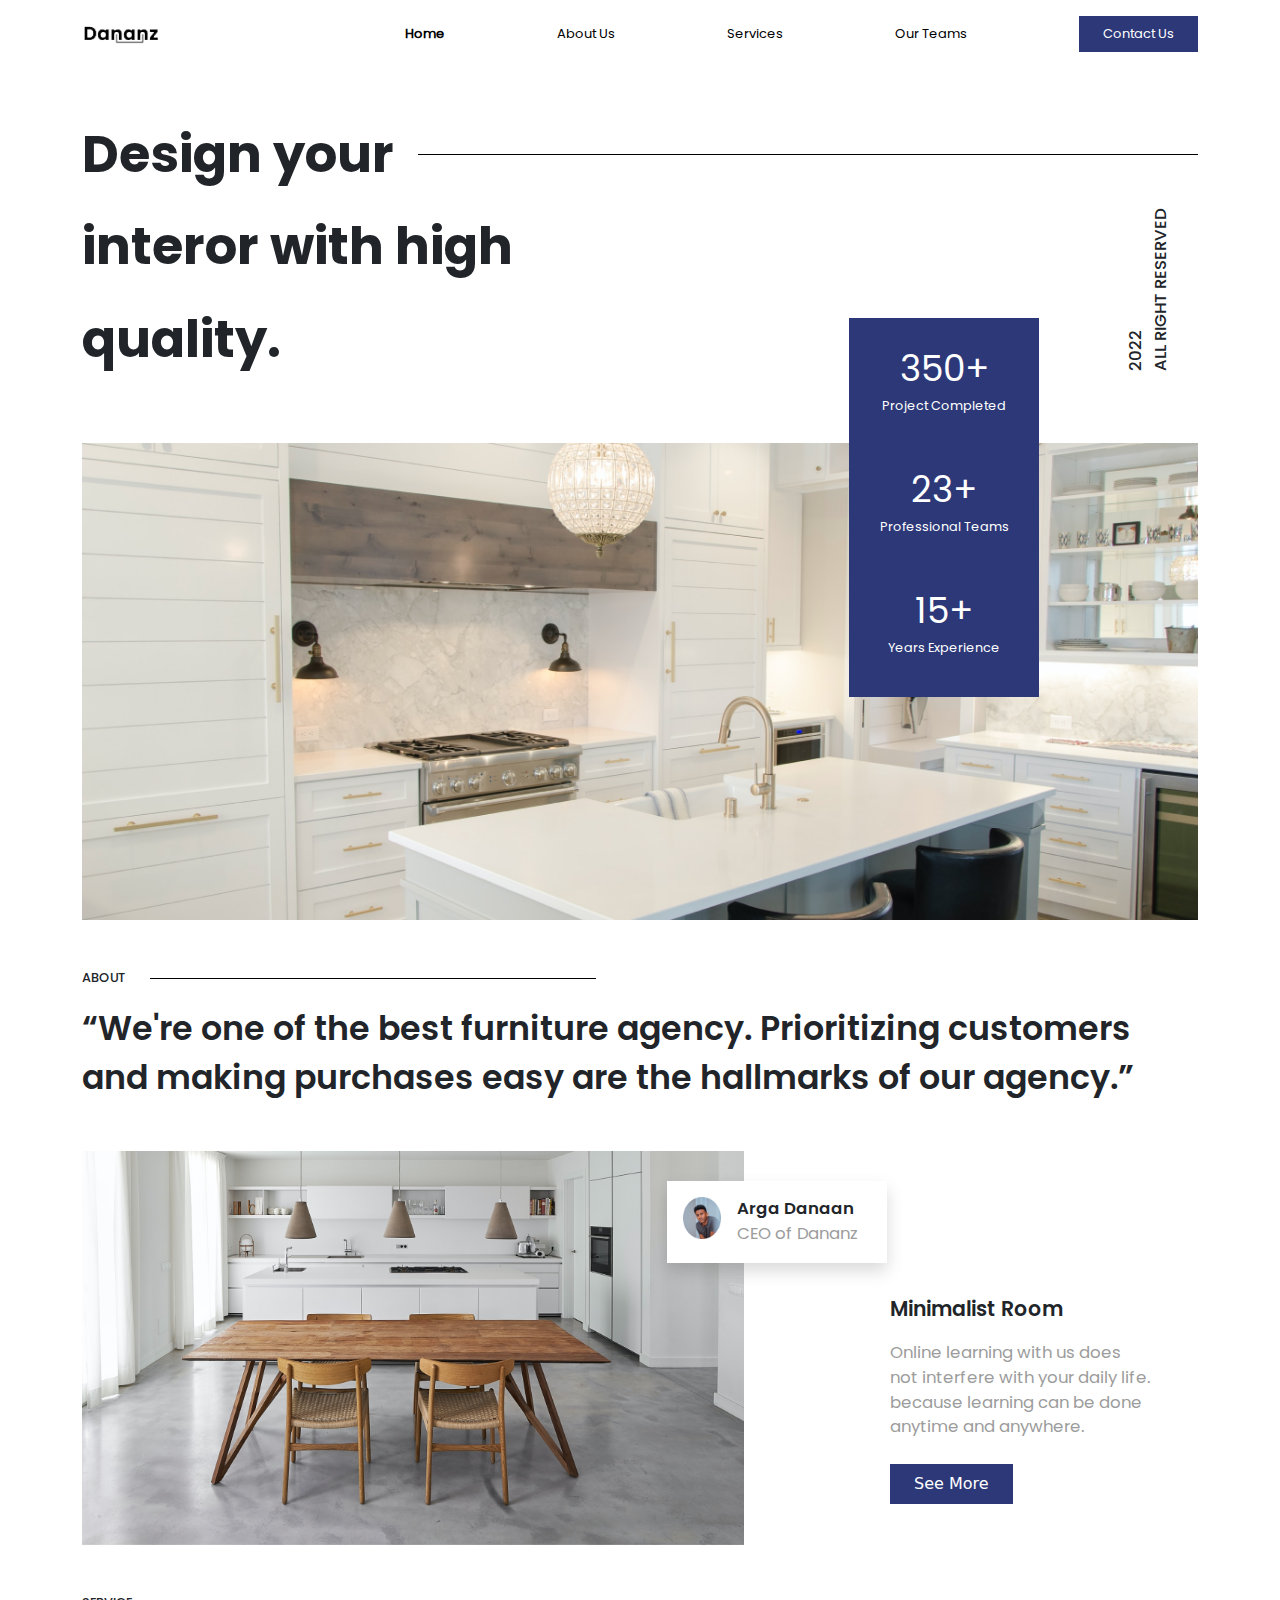
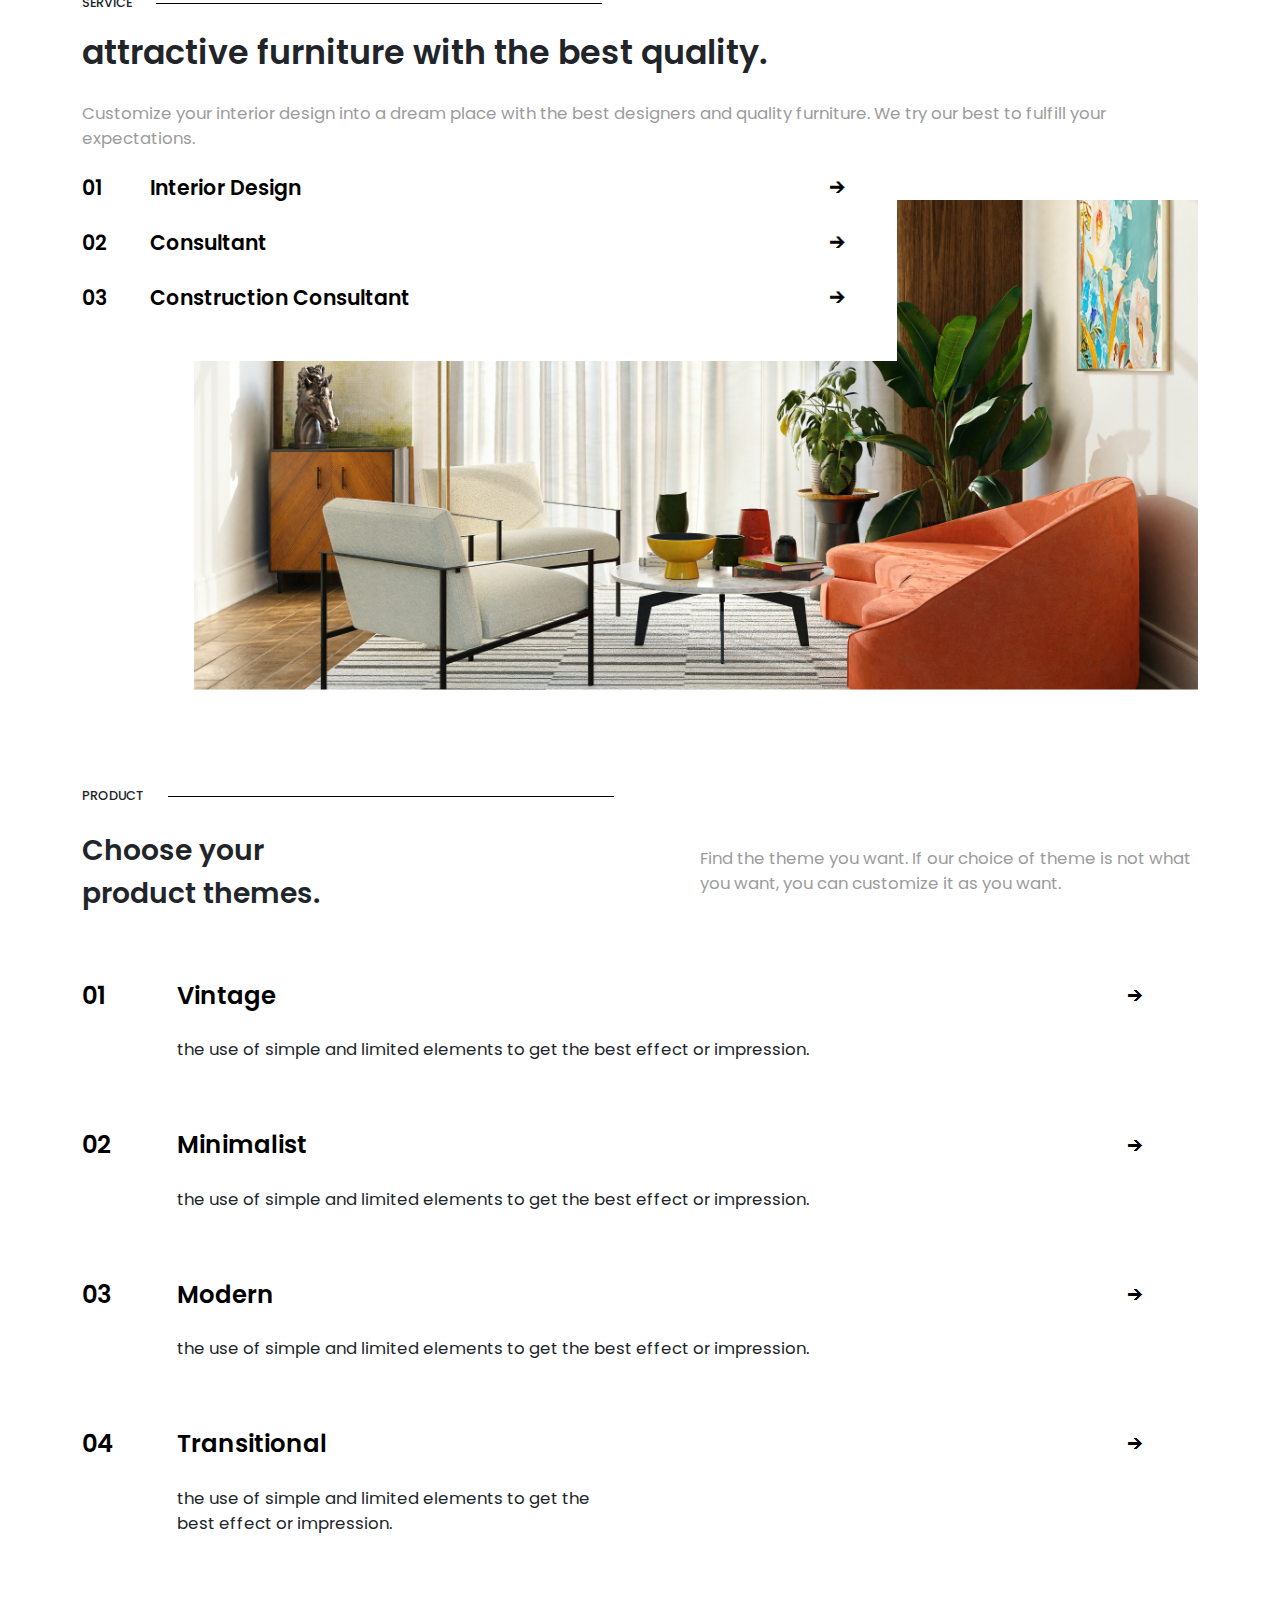
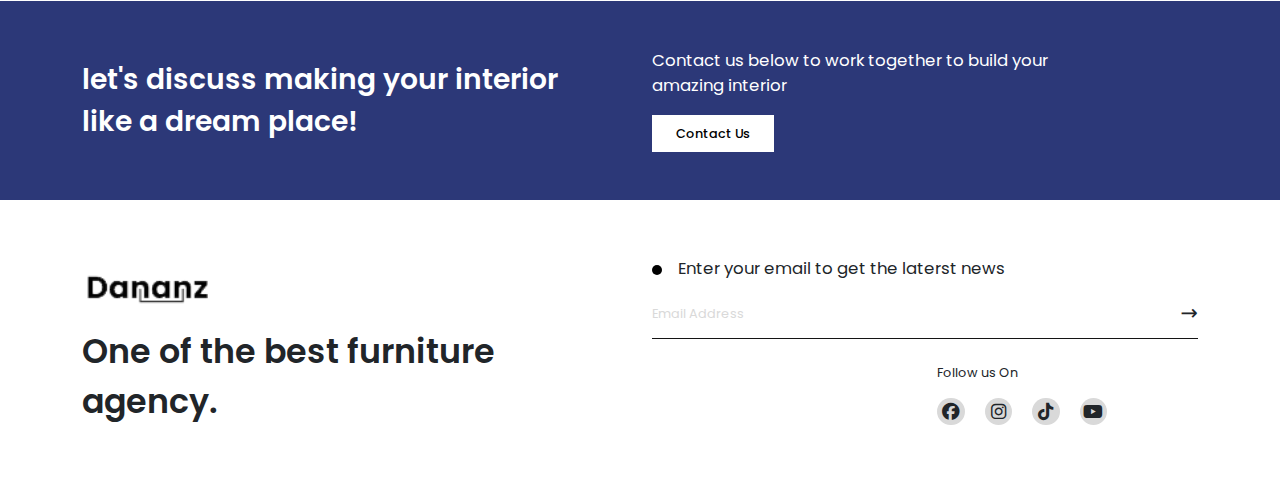
==== index.html @ 3fd5dcb7 "first commit" ====
<!DOCTYPE html>
<html lang="ru">
<head>
    <meta charset="UTF-8">
    <meta name="viewport" content="width=device-width, initial-scale=1.0">
    <title>Home</title>
    <link rel="stylesheet" href="https://cdn.jsdelivr.net/npm/bootstrap@5.3.3/dist/css/bootstrap.min.css">
    <link rel="stylesheet" href="css/home.css">
    <link rel="stylesheet" href="css/main.css">
    <link rel="stylesheet" href="https://cdnjs.cloudflare.com/ajax/libs/font-awesome/6.5.1/css/all.min.css"/>
    <link rel="icon" href="pictures/Лого.png"type="image/x-icon">
</head>
<body>
    <nav class="navbar navbar-expand-lg mb-lg-5 mb-sm-4">
        <div class="container">
          <img src="pictures/Лого.png" alt="" class="nav_img">
          <button class="burger navbar-toggler" type="button" data-bs-toggle="collapse" data-bs-target="#navbarSupportedContent" aria-controls="navbarSupportedContent" aria-expanded="false" aria-label="Toggle navigation">
            <span class="navbar-toggler-icon"></span>
          </button>
          <div class="collapse navbar-collapse" id="navbarSupportedContent">
            <ul class="navbar-nav ms-auto mb-2 mb-lg-0 me-sm-3 me-lg-0">
              <li class="nav-item align-self-lg-center align-self-end mx-lg-5">
                <a class="nav-link active main_text" aria-current="page" href="#">Home</a>
              </li>
              <li class="nav-item align-self-lg-center align-self-end mx-lg-5">
                <a class="nav-link active" href="z_about_us.html">About Us</a>
              </li>
              <li class="nav-item align-self-lg-center align-self-end mx-lg-5">
                <a class="nav-link active" href="z_services.html">Services</a>
              </li>
              <li class="nav-item align-self-lg-center align-self-end mx-lg-5">
                <a class="nav-link active" href="z_our_teams.html">Our Teams</a>
              </li>
              <li class="nav-item align-self-end">
                <a class="nav-link active pe-0" href="z_contact_us.html"><button class="btn btn-primary nav_btn px-4 py-2 ms-lg-5">Contact Us</button></a>
              </li>
            </ul>
          </div>
        </div>
    </nav>

    <div class="home">
        <div class="container">
            <div class="row mb-5">
                <div class="main_block_1 mb-3">
                    <p class = "home_text_1 m-0 me-4 text-nowrap">Design your</p>
                    <div class="line_2"></div>   
                </div>
                <div class="row">
                    <div class="col-12 d-flex flex-row">
                        <div class="big_text d-flex flex-column">
                            <p class = "home_text_1">interor with high</p>
                            <p class = "home_text_1">quality.</p>
                        </div>
                        <p class = "home_text_2 m-0 ms-auto mb-4">2022 <br>
                            ALL RIGHT RESERVED</p>
                    </div>
                </div>
            </div>
            <div class="row position-relative mb-4 mb-sm-5">
                <img src="pictures/home_header.png" alt="" class="img-fluid">
                <div class="home_block position-absolute p-4">
                    <p class="text-white text-center home_text_3 m-0">350+</p>
                    <p class="text-white text-center home_text_4 mb-4 mb-md-5">Project Completed</p>
                    <p class="text-white text-center home_text_3 m-0">23+</p>
                    <p class="text-white text-center home_text_4 mb-4 mb-md-5">Professional Teams</p>
                    <p class="text-white text-center home_text_3 m-0">15+</p>
                    <p class="text-white text-center home_text_4">Years Experience</p>
                </div>
            </div>
        </div>
    </div>

    <div class="about">   
        <div class="container">
            <div class="row">
                <div class="main_block_1 mb-3">
                    <span class = "text-uppercase main_text_1 me-4">about</span>
                    <div class="line"></div>   
                </div>
            </div>
            <div class="row">
                <p class = "about_text_1 mb-4 mb-md-5">“We're one of the best furniture agency. Prioritizing customers and making purchases easy are the hallmarks of our agency.”</p>
            </div>
            <div class="row mb-5">
                <div class="col-xl-8 col-12 col_portfolio">
                    <img src="pictures/home_about.png" alt="" class="portfolio_img_1">
                    <div class="portfolio_block d-flex flex-row bg-white shadow p-3">
                        <img src="pictures/men.png" alt="" class="portfolio_img_2 me-3">
                        <div class="portfolio_block_text">
                            <p class="portfolio_block_text_1 m-0 text-nowrap">Arga Danaan</p>
                            <p class="portfolio_block_text_2 m-0 text-nowrap">CEO of Dananz</p>
                        </div>
                    </div>
                </div>
                <div class="col-xl-3 col-12 col_portfolio_2 ms-0 ms-xl-5">
                    <p class = "portfolio_text_3">Minimalist Room</p>
                    <p class = "portfolio_text_4 mb-4">Online learning with us does not interfere with your daily life. because learning can be done anytime and anywhere.</p>
                    <button class="btn btn-primary btn_portfolio px-4 py-2">See More</button>
                </div>
            </div>
        </div>
    </div>

    <div class="ser">   
        <div class="container">
            <div class="row">
                <div class="main_block_1 mb-3">
                    <span class = "text-uppercase main_text_1 me-4">service</span>
                    <div class="line"></div>   
                </div>
            </div>
            <div class="row">
                <p class = "ser_text_1 mb-4">attractive furniture with the best quality.</p>
                <p class = "ser_text_2 mb-4 mb-sm-5">Customize your interior design into a dream place with the best designers and quality furniture. We try our best to fulfill your expectations.</p>
            </div>
            <div class="row mb-sm-5 col_home_service">
                <div class="img_home_end">
                    <img src="pictures/home_service.png" alt="" class="home_service_img">
                </div>
                <div class="home_service_block bg-white pb-5 pe-4 mt-4 mt-sm-5">
                    <a href="z_services.html" class="text-decoration-none text-black">
                        <div class="row mb-4">
                            <div class="col-1 align-self-center">
                                <span class = "home_service_text_3">01</span>
                            </div>
                            <div class="col-10 align-self-center">
                                <span class = "home_service_text_3">Interior Design</span>
                            </div>
                            <div class="col-1 align-self-center">
                                <span class = "home_service_text_4">🡪</span>
                            </div>
                        </div>
                    </a>

                    <a href="z_services.html" class="text-decoration-none text-black">
                        <div class="row mb-4">
                            <div class="col-1 align-self-center">
                                <span class = "home_service_text_3">02</span>
                            </div>
                            <div class="col-10 align-self-center">
                                <span class = "home_service_text_3">Consultant</span>
                            </div>
                            <div class="col-1 align-self-center">
                                <span class = "home_service_text_4">🡪</span>
                            </div>
                        </div>
                    </a>

                    <a href="z_services.html" class="text-decoration-none text-black">
                        <div class="row">
                            <div class="col-1 align-self-center">
                                <span class = "home_service_text_3">03</span>
                            </div>
                            <div class="col-10 align-self-center">
                                <span class = "home_service_text_3">Construction Consultant</span>
                            </div>
                            <div class="col-1 align-self-center">
                                <span class = "home_service_text_4">🡪</span>
                            </div>
                        </div>
                    </a>
                </div>
            </div>
        </div>
    </div>

    <div class="product mb-5">
        <div class="container">
            <div class="row">
                <div class="main_block_1 mb-4 mt-0 mt-md-5">
                    <span class = "text-uppercase main_text_1 me-4">product</span>
                    <div class="line"></div>   
                </div>
            </div>

            <div class="row mb-5">
                <div class="col-6 align-self-center">
                    <p class = "product_text_1">Choose your <br> product themes.</p>
                </div>
                <div class="col-6 align-self-center">
                    <p class = "product_text_2 ms-5">Find the theme you want. If our choice of theme is not what you want, you can customize it as you want.</p>
                </div>
            </div>

            <a href="z_portfolio.html" class="text-decoration-none text-black">
                <div class="row mb-4">
                    <div class="col-1 align-self-center">
                        <span class = "product_text_3">01</span>
                    </div>
                    <div class="col-10 align-self-center">
                        <span class = "product_text_3">Vintage</span>
                    </div>
                    <div class="col-1 align-self-center">
                        <span class = "product_text_4">🡪</span>
                    </div>
                </div>
            </a>
            <div class="row mb-lg-5 mb-4">
                <div class="col-1">

                </div>
                <div class="col-10">
                    <p class = "product_text_5">the use of simple and limited elements to get the best effect or impression.</p>
                </div>
            </div>

            <a href="z_portfolio.html" class="text-decoration-none text-black">
                <div class="row mb-4">
                    <div class="col-1 align-self-center">
                        <span class = "product_text_3">02</span>
                    </div>
                    <div class="col-10 align-self-center">
                        <span class = "product_text_3">Minimalist</span>
                    </div>
                    <div class="col-1 align-self-center">
                        <span class = "product_text_4">🡪</span>
                    </div>
                </div>
            </a>
            <div class="row mb-lg-5 mb-4">
                <div class="col-1">

                </div>
                <div class="col-10">
                    <p class = "product_text_5">the use of simple and limited elements to get the best effect or impression.</p>
                </div>
            </div>

            <a href="z_portfolio.html" class="text-decoration-none text-black">
                <div class="row mb-4">
                    <div class="col-1 align-self-center">
                        <span class = "product_text_3">03</span>
                    </div>
                    <div class="col-10 align-self-center">
                        <span class = "product_text_3">Modern</span>
                    </div>
                    <div class="col-1 align-self-center">
                        <span class = "product_text_4">🡪</span>
                    </div>
                </div>
            </a>
            <div class="row mb-lg-5 mb-4">
                <div class="col-1">

                </div>
                <div class="col-10">
                    <p class = "product_text_5">the use of simple and limited elements to get the best effect or impression.</p>
                </div>
            </div>

            <a href="z_portfolio.html" class="text-decoration-none text-black">
                <div class="row mb-4">
                    <div class="col-1 align-self-center">
                        <span class = "product_text_3">04</span>
                    </div>
                    <div class="col-10 align-self-center">
                        <span class = "product_text_3">Transitional</span>
                    </div>
                    <div class="col-1 align-self-center">
                        <span class = "product_text_4">🡪</span>
                    </div>
                </div>
            </a>
            <div class="row">
                <div class="col-1">

                </div>
                <div class="col-10">
                    <p class = "product_text_5">the use of simple and limited elements to get the <br> best effect or impression.</p>
                </div>
            </div>
        </div>
    </div>

    <div class="contact_us mb-5">
        <div class="container">
            <div class="row mt-md-5 py-lg-5 py-sm-4">
                <div class="col-6 align-self-center">
                    <span class = "text-white contact_us_text_1">let's discuss making your interior <br> like a dream place!</apsn>
                </div>
                <div class="col-6 align-self-center">
                    <p class = "text-white contact_us_text_2 mt-4 mt-sm-0">Contact us below to work together to build your <br> amazing interior</p>
                    <button class="btn btn-primary btn_contact_us btn-sm px-4 py-2 mb-4 mb-sm-0"><a href="z_contact_us.html">Contact Us</a></button>
                </div>
            </div>
        </div>
    </div>

    <div class="contacts mb-5">
        <div class="container">
            <div class="row">
                <div class="col-6">
                    <img src="pictures/Лого.png" class = "contacts_img_1" alt="">
                    <p class = "contacts_text_1">One of the best furniture <br> agency.</p>
                </div>
                <div class="col-6 align-self-center">
                    <div class="contacts_block_2">
                        <p class = "contacts_text_2 align-self-center"></p>
                        <p class = "contacts_text_3 ms-3">Enter  your email to get the laterst news</p>
                    </div>
                    <div class="contacts_block_3 mb-4">
                        <span class = "contacts_text_4 align-self-center mb-2">Email Address</span>
                        <span class = "arrow ms-auto mb-2">&#8594;</span>
                    </div>
                    <div class="row">
                        <div class="col-6">
                            
                        </div>
                        <div class="col-6">
                            <p class = "contacts_text_5">Follow us On</p>
                            <div class="row">
                                <div class="col-2 pe-4">
                                    <div class="icon_circle mb-2">
                                        <i class='fab fa-facebook'></i>
                                    </div>
                                </div>
                                <div class="col-2 pe-4">
                                    <div class="icon_circle">
                                        <i class='fab fa-instagram'></i>
                                    </div>
                                </div>
                                <div class="col-2 pe-4">
                                    <div class="icon_circle">
                                        <i class='fab fa-tiktok'></i>
                                    </div>
                                </div>
                                <div class="col-2">
                                    <div class="icon_circle">
                                        <i class='fab fa-youtube'></i>
                                    </div>
                                </div>
                            </div>
                        </div>
                    </div>
                </div>
            </div>
        </div>
    </div>

    <script src="https://cdn.jsdelivr.net/npm/bootstrap@5.3.3/dist/js/bootstrap.bundle.min.js"></script>
</body>
</html>
---- css/home.css ----
.home_text_1{
    font-family: Poppins Bold;
    font-size: clamp(33px, 4vw, 72px);
}

.home_text_2{
    writing-mode: vertical-rl;
    transform: scale(-1, -1);
    font-family: Poppins Medium;
    font-size: clamp(12.5px, 1.3vw, 18px);
}

@media(max-width: 992px){
    .home_block{
        background-color: #2C3878;
        width: 150px;
        top: -125px;
        right: 20%;
    }
}

@media(min-width: 992px){
    .home_block{
        background-color: #2C3878;
        width: 190px;
        top: -125px;
        right: 15%;
    }
}

@media(max-width: 576px){
    .home_block{
        background-color: #2C3878;
        width: 125px;
        top: -125px;
        right: 22.5%;
    }
}

@media(max-width: 450px){
    .home_block{
        background-color: #2C3878;
        width: 100px;
        top: -125px;
        right: 26.5%;
    }
}

.home_text_3{
    font-family: Poppins Regular;
    font-size: clamp(15px, 2.8vw, 52px);
}

.home_text_4{
    font-family: Poppins Regular;
    font-size: clamp(7.5px, 1vw, 16px);
}









.about_text_1{
    font-family: Poppins Semibold;
    font-size: clamp(22.5px, 2.6vw, 36px);
}









.col_portfolio{
    position: relative;
}

.portfolio_img_1{
    width: 90%;
}

.portfolio_img_2{
    width: 20%;
    height: 100%;
}

.portfolio_block_text_1{
    font-family: Poppins Semibold;
    font-size: clamp(10px, 1.3vw, 18px);
}

.portfolio_block_text_2{
    font-family: Poppins Regular;
    font-size: clamp(10px, 1.3vw, 18px);
    color: #9C9C9C;
}

@media(max-width: 1200px){
    .col_portfolio_2{
        margin-top: 3%;
    }

    .portfolio_block{
        position: absolute;
        top: 30px;
        right: 5%;
    }
}

@media(min-width:1200px){
    .col_portfolio_2{
        margin-top: 12.5%;
    }

    .portfolio_block{
        position: absolute;
        top: 30px;
        right: -7.5%;
    }
}

.portfolio_text_3{
    font-family: Poppins Semibold;
    font-size: clamp(17.5px, 1.6vw, 24px);
}

.portfolio_text_4{
    font-family: Poppins Regular;
    font-size: clamp(15px, 1.3vw, 18px);
    color: #9C9C9C;
}

.btn_portfolio.btn-primary, .btn_portfolio.btn-primary:hover, .btn_portfolio.btn-primary:active, .btn_portfolio.btn-primary:visited {
    background-color: #2C3878 !important;
    color: white;
    border: none;
    border-radius: 0;
}











.ser_text_1{
    font-family: Poppins Semibold;
    font-size: clamp(22.5px, 2.6vw, 36px);
}

.ser_text_2{
    font-family: Poppins Regular;
    color: #9C9C9C;
    font-size: clamp(15px, 1.3vw, 18px);
}

.col_home_service{
    position: relative;
}

.home_service_img{
    width: 90%;
}

.home_service_text_3{
    font-family: Poppins Semibold;
    font-size: clamp(15px, 1.6vw, 24px);
}

.home_service_text_4{
    font-family: Poppins Regular;
    font-size: clamp(14px, 1.3vw, 18px);
}

@media(max-width: 576px){
    .home_service_block{
        position: relative;
        width: 100%;
        top: 0;
    }

    .img_home_end{
        display: flex;
        justify-content: start;
    }
}

@media(min-width: 576px){
    .home_service_block{
        position: absolute;
        width: 72.5%;
        top: -75px;
    }

    .img_home_end{
        display: flex;
        justify-content: end;
    }
}
---- css/main.css ----
@font-face{
    font-family: 'Poppins Regular';
    src: url('../fonts/Poppins-Regular.ttf');
}

@font-face{
    font-family: 'Poppins Semibold';
    src: url('../fonts/Poppins-SemiBold.ttf');
}

@font-face{
    font-family: 'Poppins Medium';
    src: url('../fonts/Poppins-Medium.ttf');
}

@font-face{
    font-family: 'Poppins Bold';
    src: url('../fonts/Poppins-Bold.ttf');
}









.nav_img{
    width: 100px;
    margin-left: -1%;
}

.burger{
    border: none;
}

.navbar-toggler:focus,
.navbar-toggler:active,
.navbar-toggler-icon:focus {
    outline: none;
    box-shadow: none;
}

.nav-link{
    font-family: Poppins Regular;
    font-size: clamp(13px, 1vw, 16px);
}

.nav_btn{
    font-size: clamp(13px, 1vw, 16px);
}

.nav_btn.btn-primary, .nav_btn.btn-primary:hover, .nav_btn.btn-primary:active, .nav_btn.btn-primary:visited {
    background-color: #2C3878 !important;
    border: none;
    border-radius: 0;
}









.main_text{
    font-weight: 700;
}

.main_block_1{
    display: flex;
    flex-direction: row;
}

.main_text_1{
    font-family: Poppins Medium;
    font-size: clamp(10px, 1vw, 16px);
    align-self: center;
}

.line{
    width: 40%;
    height: 0.5px;
    background-color: black;
    align-self: center;
}

.line_2{
    width: 70%;
    height: 0.5px;
    background-color: black;
    align-self: center;
}









.service_text_1{
    font-family: Poppins Semibold;
    font-size: clamp(22.5px, 2.6vw, 36px);
}

.service_text_2{
    font-family: Poppins Regular;
    color: #9C9C9C;
    font-size: clamp(15px, 1.3vw, 18px);
}

.service_block{
    display: flex;
    flex-direction: column;
    width:350px; /*Ставим любое большое значение, т.к. даже если будет 1000px, у нас ограничение в размерах основного дива*/
}

.service_block_text_1{
    width: 100px; 
    height: 100px;
    background: #D9D9D9;
    border-radius: 50%;
}

.service_block_text_2{
    font-family: Poppins Semibold;
    font-size: clamp(17.5px, 1.6vw, 24px);
}

.service_block_text_3{
    font-family: Poppins Regular;
    color: #9C9C9C;
    font-size: clamp(15px, 1.3vw, 18px);
}









.product_text_1{
    font-family: Poppins Semibold;
    font-size: clamp(18px, 2.2vw, 36px);
}

.product_text_2{
    font-family: Poppins Regular;
    font-size: clamp(14px, 1.3vw, 18px);
    color: #9C9C9C;
}

.col_product{
    display: flex;
    flex-direction: row;
}

.product_text_3{
    font-family: Poppins Semibold;
    font-size: clamp(16px, 1.9vw, 32px);
}

.product_text_5{
    font-family: Poppins Regular;
    font-size: clamp(14px, 1.3vw, 18px);
}









.contact_us{
    background-color: #2C3878;
}

.contact_us_text_1{
    font-family: Poppins Semibold;
    font-size: clamp(18px, 2.2vw, 36px);
}

.contact_us_text_2{
    font-family: Poppins Regular;
    font-size: clamp(13px, 1.3vw, 18px);
}

.btn_contact_us.btn-primary, .btn_contact_us.btn-primary:hover, .btn_contact_us.btn-primary:active, .btn_contact_us.btn-primary:visited {
    background-color: white !important;
    color: black;
    border: none;
    border-radius: 0;
}

.btn_contact_us a{
    font-family: Poppins Medium;
    font-size: clamp(12px, 1vw, 16px);
    color: black;
    text-decoration: none;
}









.contacts_img_1{
    width: 30%;
    margin-left: -3%;
}

.contacts_text_1{
    font-family: Poppins Semibold;
    font-size: clamp(22.5px, 2.6vw, 36px);
}

.contacts_block_2{
    display: flex;
    flex-direction: row;
}

.contacts_text_2{
    background: black;
    border-radius: 50%;
}

@media(min-width:375px){
    .contacts_text_2{
        width: 10px;
        height: 7px;
    }
}

@media(min-width:576px){
    .contacts_text_2{
        width: 10px;
        height: 8px;
    }
}

@media(min-width:768px){
    .contacts_text_2{
        width: 10px;
        height: 10px;
    }
}

.contacts_text_3{
    font-family: Poppins Regular;
    font-size: clamp(15px, 1.3vw, 18px);
}

.contacts_block_3{
    display: flex;
    flex-direction: row;
    border-bottom: 1px solid #141414;
}

.contacts_text_4{
    font-family: Poppins Regular;
    font-size: clamp(10px, 1vw, 16px);
    color: #D9D9D9;
}

.arrow{
    content: "\2192";
    font-size: 130%;
}

.contacts_text_5{
    font-family: Poppins Regular;
    font-size: clamp(10px, 1vw, 16px);
}

.icon_circle{
    background-color: #D9D9D9;
    border-radius: 50%;
    width: 27.5px;
    height: 27.5px;
    display: flex;
    justify-content: center;
    align-items: center;
}

.icon_circle i{
    font-size: clamp(17.5px, 1.25vw, 30px);
}
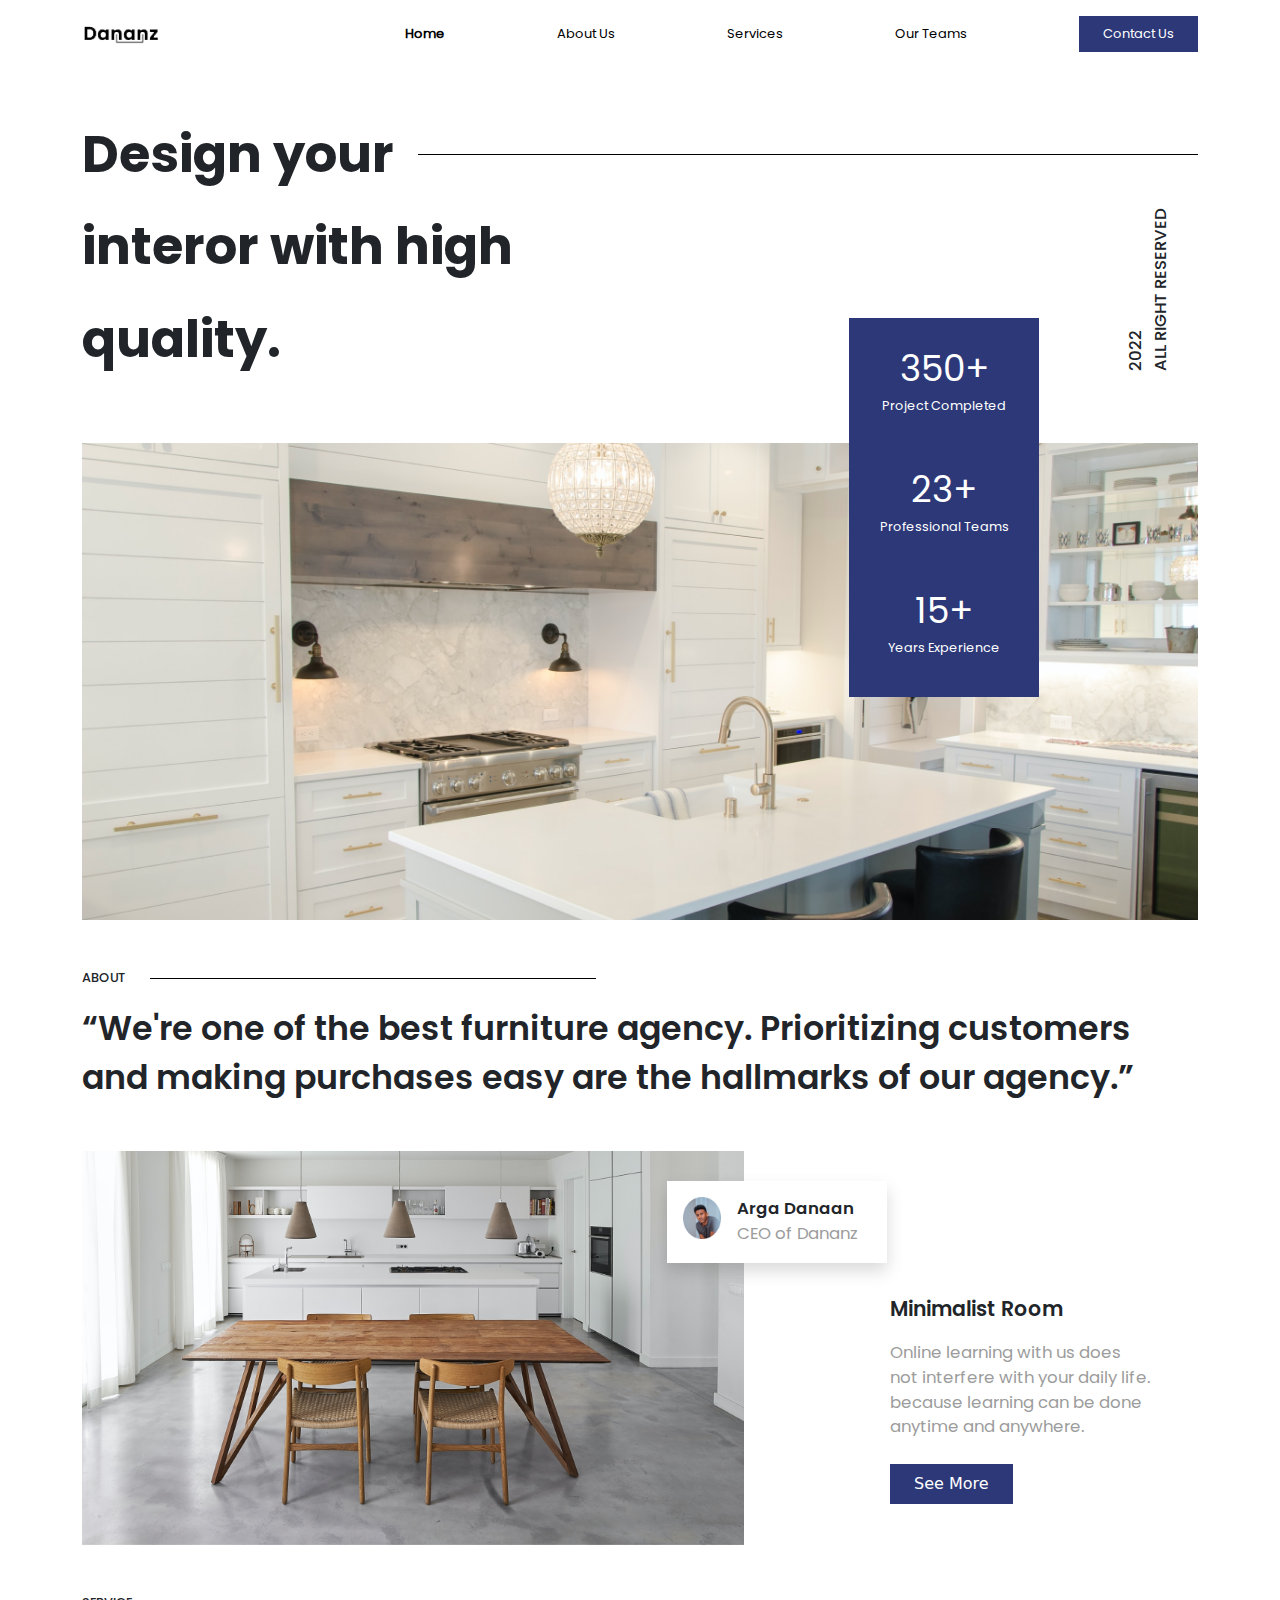
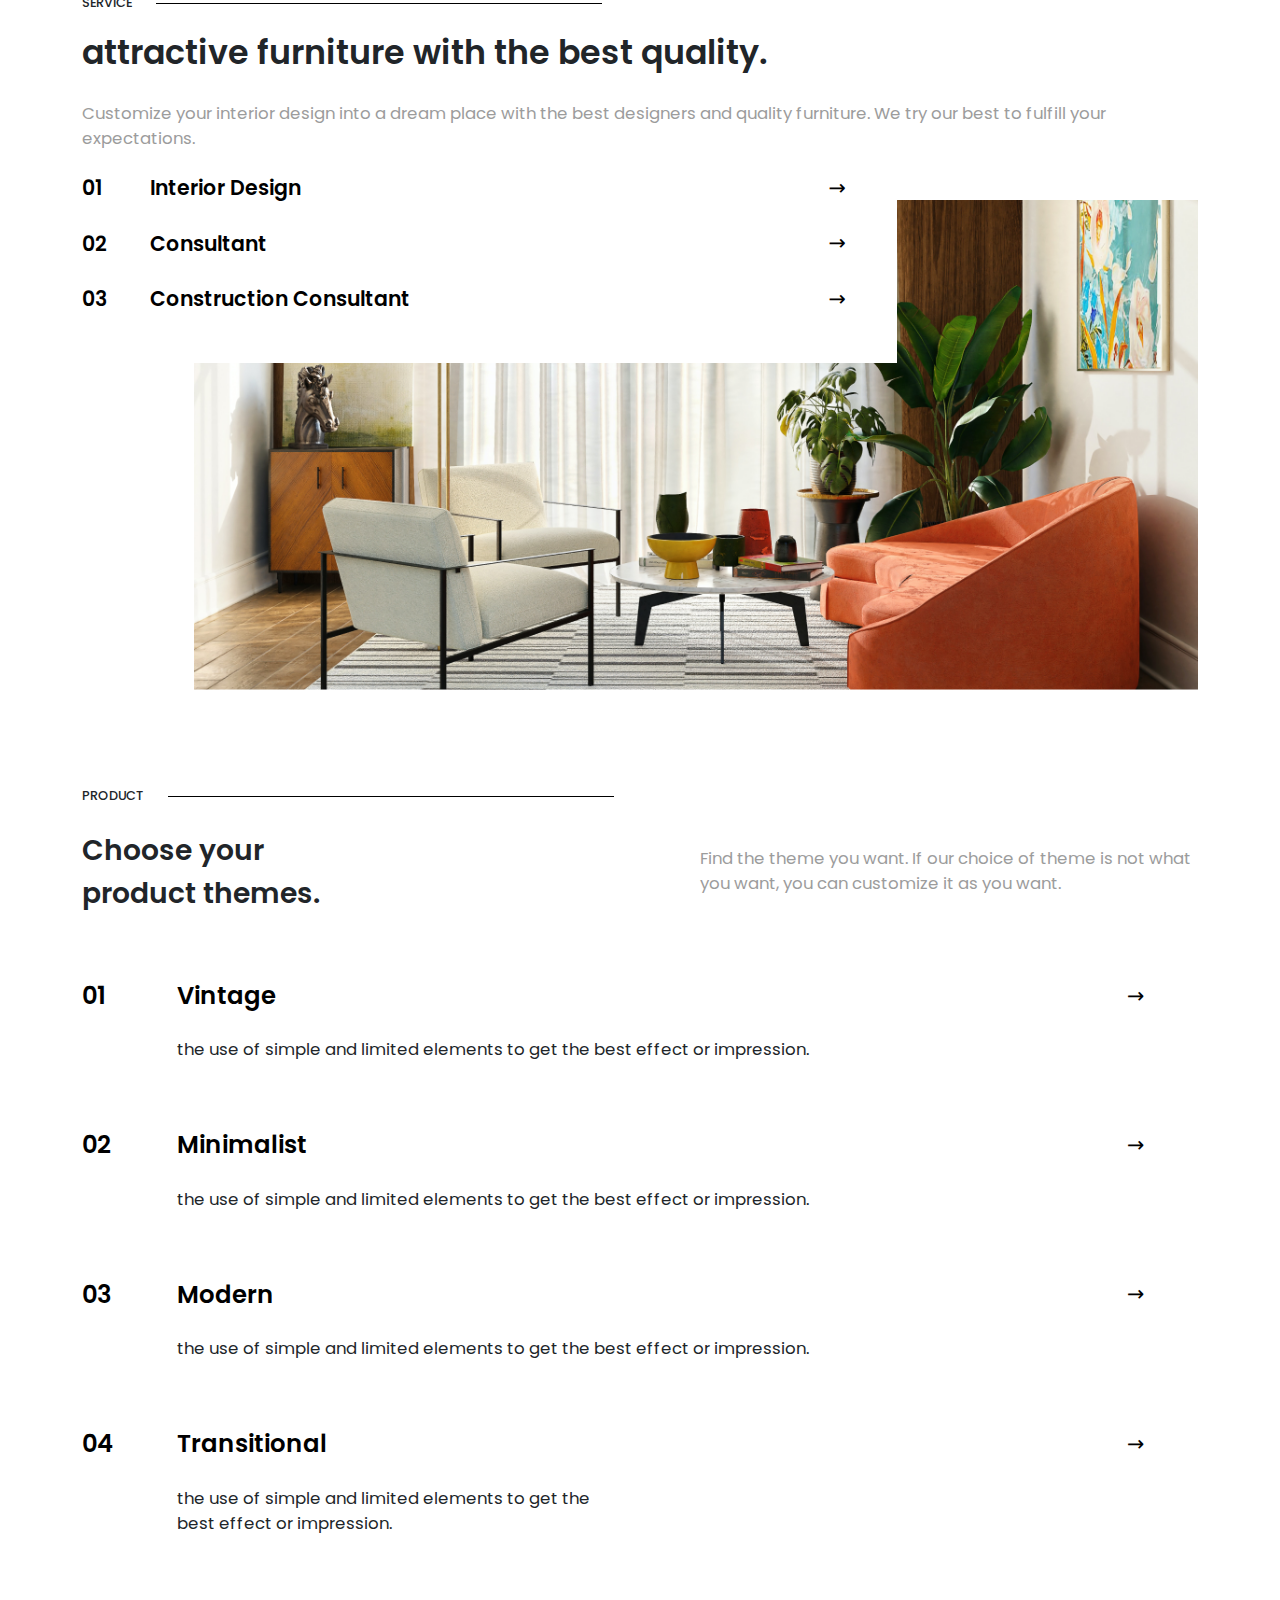
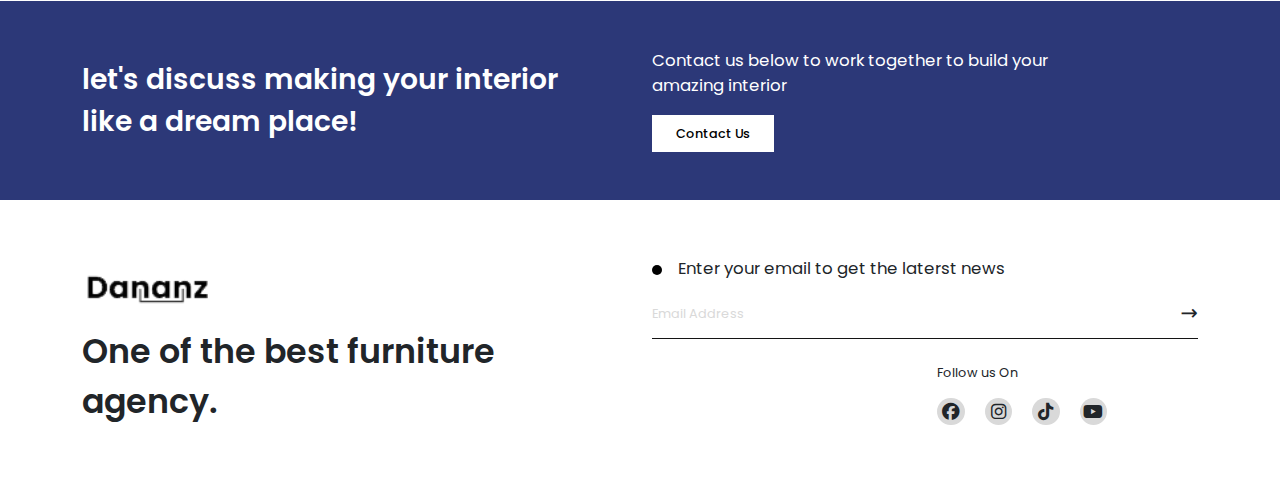
==== commit b5871c9c: "commit" ====
--- a/index.html
+++ b/index.html
@@ -128,7 +128,7 @@
                                 <span class = "home_service_text_3">Interior Design</span>
                             </div>
                             <div class="col-1 align-self-center">
-                                <span class = "home_service_text_4">🡪</span>
+                                <span class = "arrow ms-auto mb-2">&#8594;</span>
                             </div>
                         </div>
                     </a>
@@ -142,7 +142,7 @@
                                 <span class = "home_service_text_3">Consultant</span>
                             </div>
                             <div class="col-1 align-self-center">
-                                <span class = "home_service_text_4">🡪</span>
+                                <span class = "arrow ms-auto mb-2">&#8594;</span>
                             </div>
                         </div>
                     </a>
@@ -156,7 +156,7 @@
                                 <span class = "home_service_text_3">Construction Consultant</span>
                             </div>
                             <div class="col-1 align-self-center">
-                                <span class = "home_service_text_4">🡪</span>
+                                <span class = "arrow ms-auto mb-2">&#8594;</span>
                             </div>
                         </div>
                     </a>
@@ -192,7 +192,7 @@
                         <span class = "product_text_3">Vintage</span>
                     </div>
                     <div class="col-1 align-self-center">
-                        <span class = "product_text_4">🡪</span>
+                        <span class = "arrow ms-auto mb-2">&#8594;</span>
                     </div>
                 </div>
             </a>
@@ -214,7 +214,7 @@
                         <span class = "product_text_3">Minimalist</span>
                     </div>
                     <div class="col-1 align-self-center">
-                        <span class = "product_text_4">🡪</span>
+                        <span class = "arrow ms-auto mb-2">&#8594;</span>
                     </div>
                 </div>
             </a>
@@ -236,7 +236,7 @@
                         <span class = "product_text_3">Modern</span>
                     </div>
                     <div class="col-1 align-self-center">
-                        <span class = "product_text_4">🡪</span>
+                        <span class = "arrow ms-auto mb-2">&#8594;</span>
                     </div>
                 </div>
             </a>
@@ -258,7 +258,7 @@
                         <span class = "product_text_3">Transitional</span>
                     </div>
                     <div class="col-1 align-self-center">
-                        <span class = "product_text_4">🡪</span>
+                        <span class = "arrow ms-auto mb-2">&#8594;</span>
                     </div>
                 </div>
             </a>
